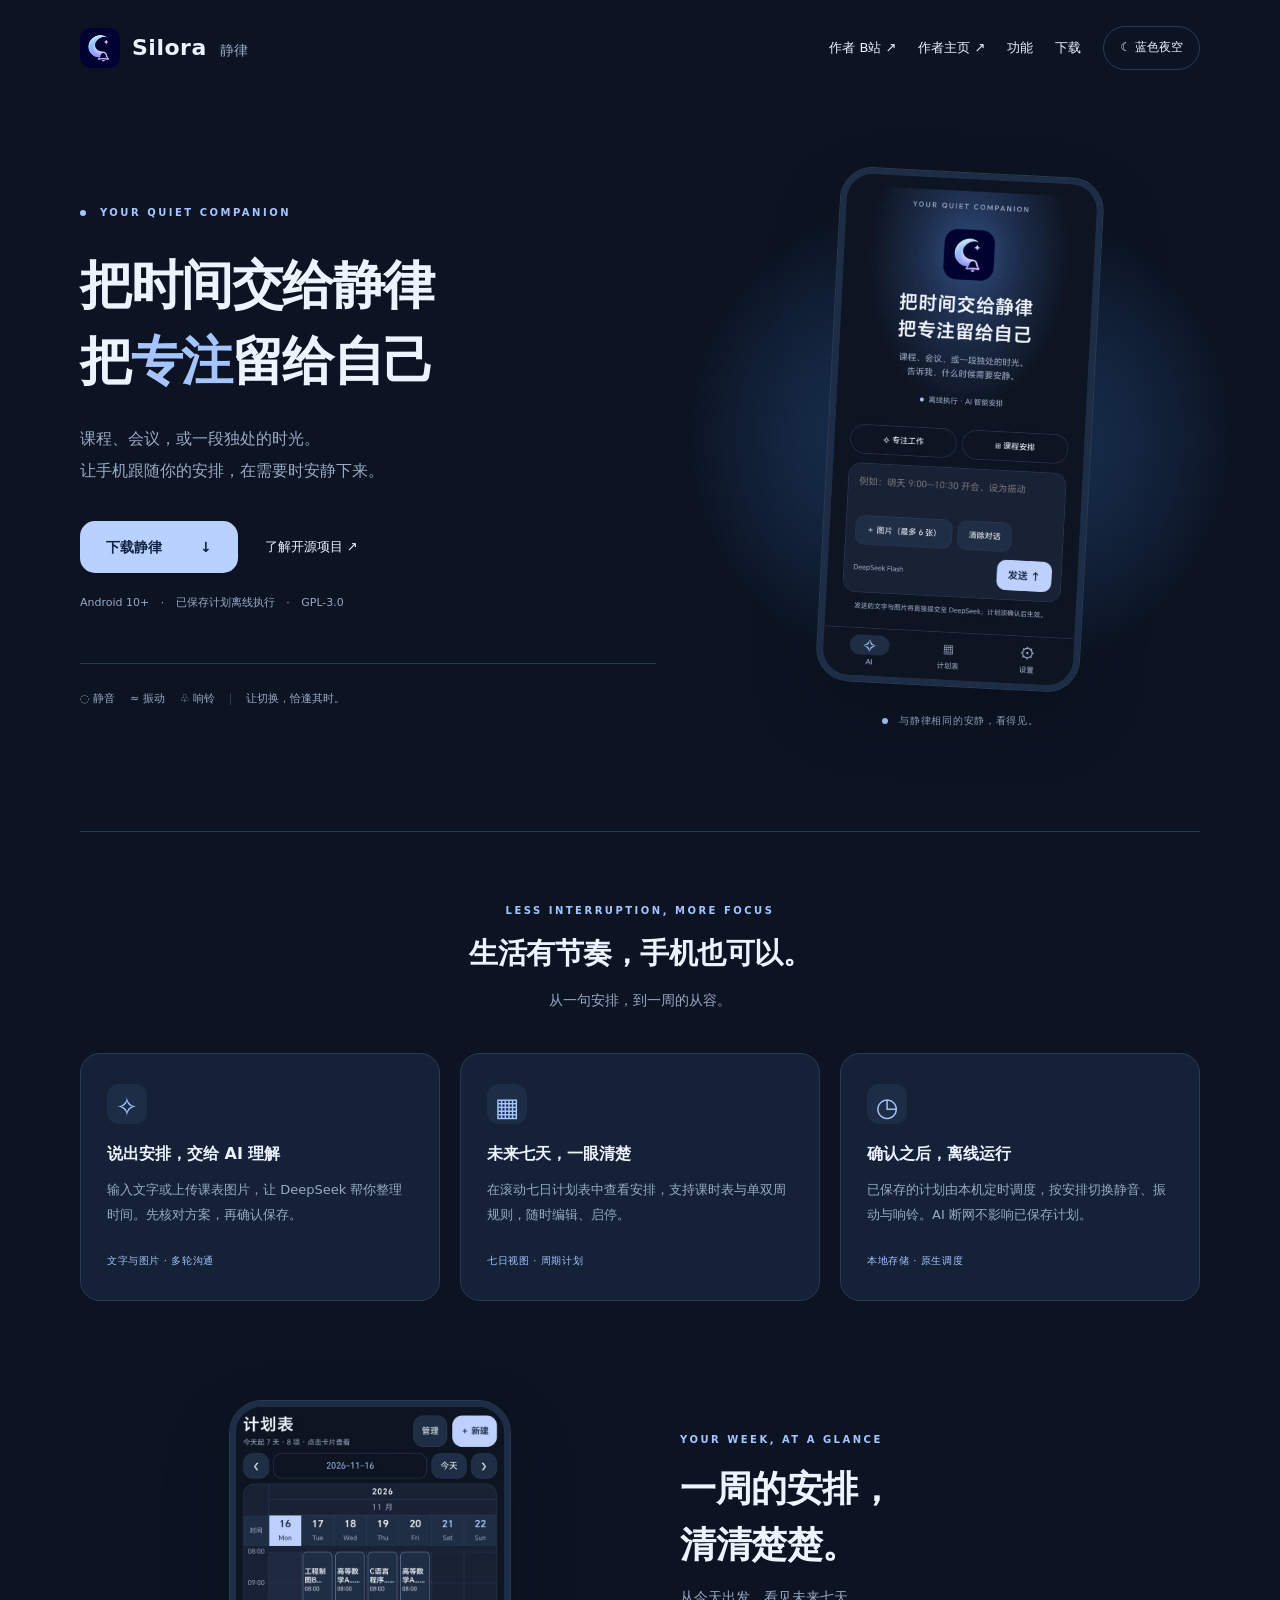
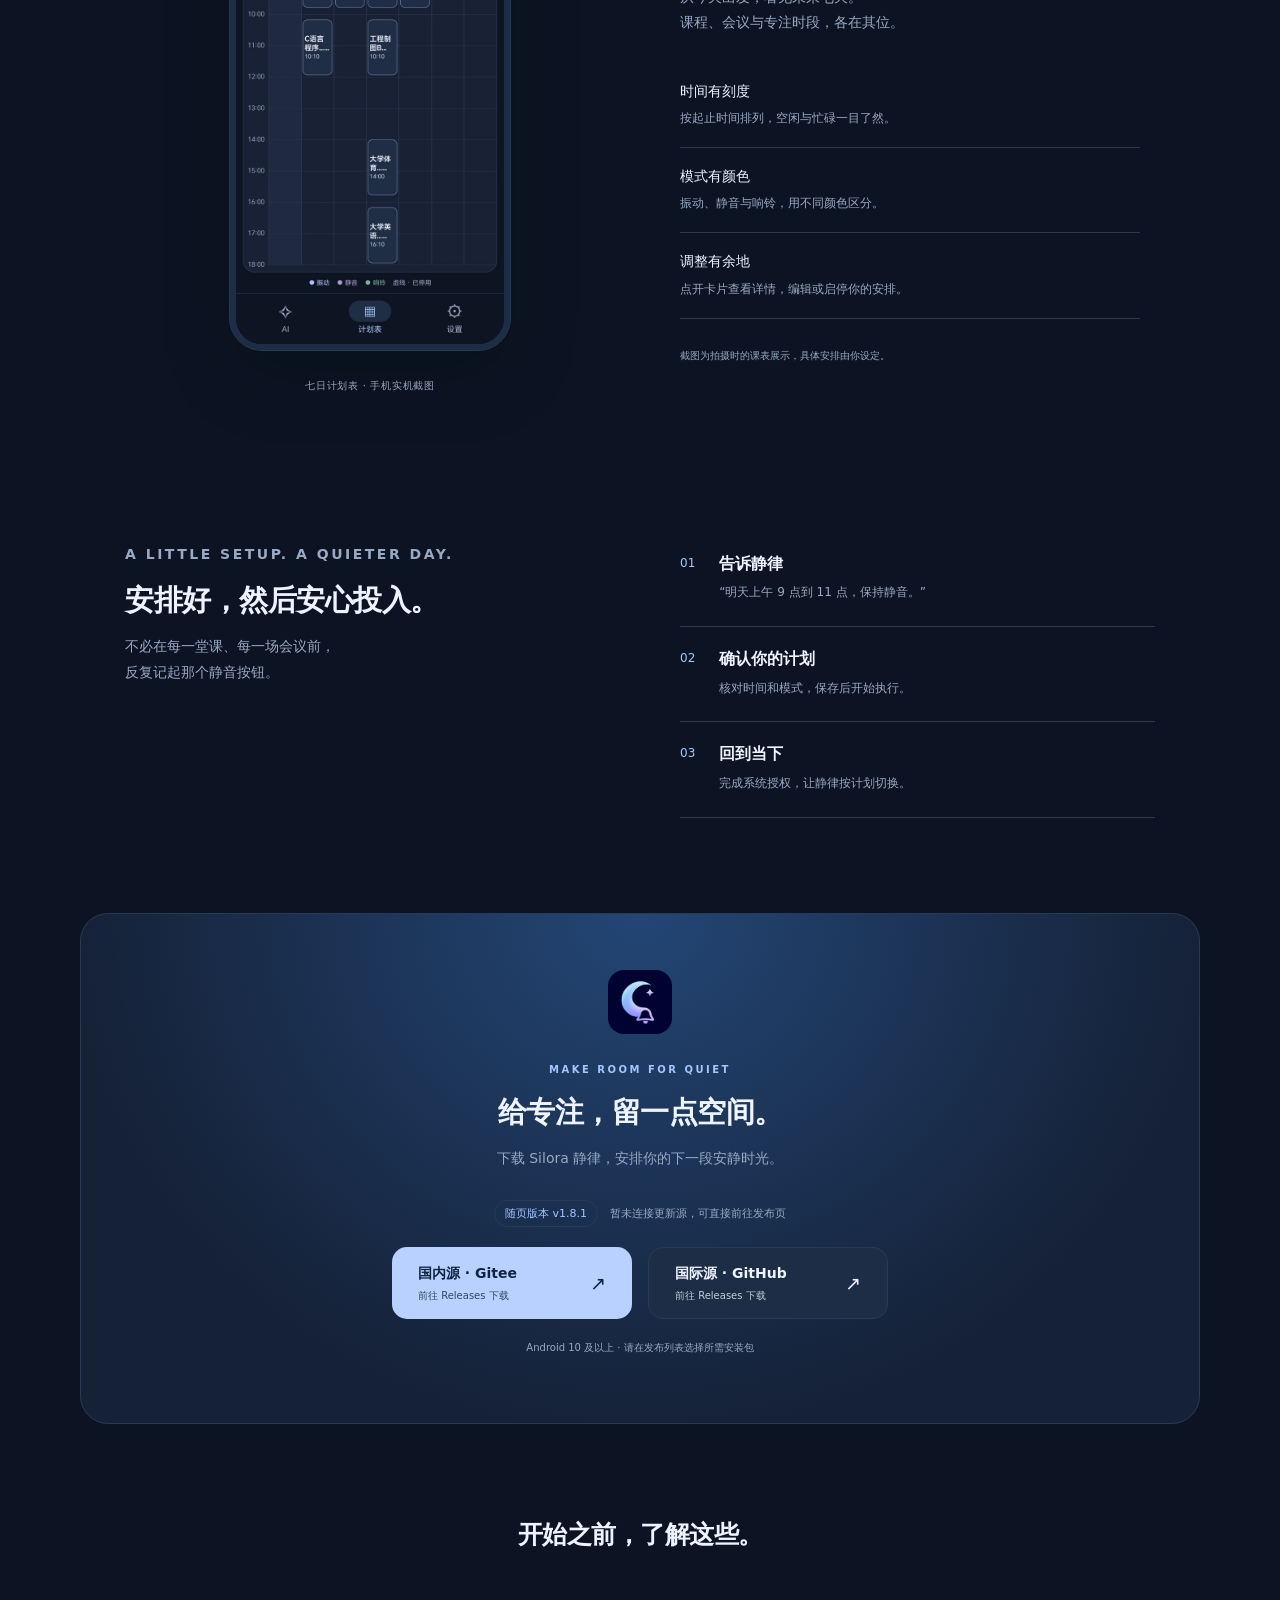
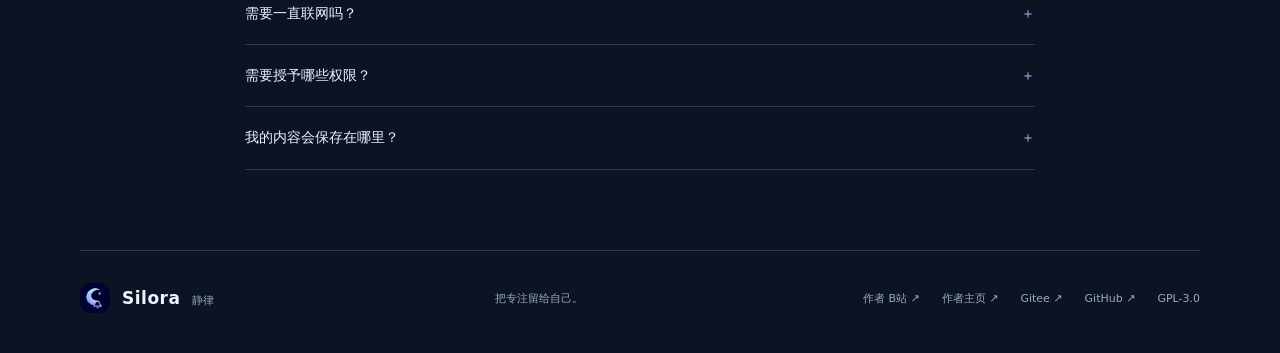
==== website/index.html @ 425890d1 "Add local Silora release website with dual-source updates" ====
<!doctype html>
<html lang="zh-CN" data-theme="dark"><head><meta charset="utf-8"><meta name="viewport" content="width=device-width,initial-scale=1"><meta name="description" content="Silora 静律，让手机在正确的时间进入正确的情景模式。AI 理解课程与安排，已保存计划离线执行。"><meta name="color-scheme" content="dark light"><title>Silora 静律 · 把专注留给自己</title><link rel="icon" href="assets/logo.png"><link rel="stylesheet" href="style.css"><script src="site.js" defer></script></head>
<body><a class="skip" href="#main">跳到正文</a><header class="wrap"><a class="brand" href="#" aria-label="Silora 静律首页"><img src="assets/logo.png" width="40" height="40" alt=""><span>Silora <small>静律</small></span></a><nav aria-label="主导航"><a class="author-link" href="https://space.bilibili.com/668497683">作者 B站 ↗</a><a class="author-link" href="https://readme.ycts.top">作者主页 ↗</a><a href="#features">功能</a><a href="#download">下载</a><button id="theme-toggle" aria-label="切换至绿色自然主题" aria-pressed="false">☾ <span>蓝色夜空</span></button></nav></header>
<main id="main"><section class="hero wrap"><div class="hero-copy"><p class="eyebrow"><span class="dot"></span> YOUR QUIET COMPANION</p><h1>把时间交给静律<br>把<span>专注</span>留给自己</h1><p class="lead">课程、会议，或一段独处的时光。<br>让手机跟随你的安排，在需要时安静下来。</p><div class="actions"><a class="button primary" href="#download">下载静律 <span aria-hidden="true">↓</span></a><a class="text-link" href="https://github.com/YCTS-otree/Silora">了解开源项目 ↗</a></div><p class="hero-note">Android 10+ <span>·</span> 已保存计划离线执行 <span>·</span> GPL-3.0</p><div class="modes" aria-label="支持的情景模式"><span>◌ 静音</span><span>≈ 振动</span><span>♧ 响铃</span><i></i><span>让切换，恰逢其时。</span></div></div><figure class="showcase"><div class="halo" aria-hidden="true"></div><div class="phone"><img id="app-screen" src="assets/app-dark.webp" width="660" height="1322" alt="静律蓝色夜空主题：AI 安排首页实机截图" fetchpriority="high"></div><figcaption><span class="dot"></span> 与静律相同的安静，看得见。</figcaption></figure></section>
<section class="features wrap" id="features"><div class="section-heading"><p class="eyebrow">LESS INTERRUPTION, MORE FOCUS</p><h2>生活有节奏，手机也可以。</h2><p>从一句安排，到一周的从容。</p></div><div class="feature-grid"><article><span class="feature-icon">✧</span><h3>说出安排，交给 AI 理解</h3><p>输入文字或上传课表图片，让 DeepSeek 帮你整理时间。先核对方案，再确认保存。</p><span class="detail">文字与图片 · 多轮沟通</span></article><article><span class="feature-icon">▦</span><h3>未来七天，一眼清楚</h3><p>在滚动七日计划表中查看安排，支持课时表与单双周规则，随时编辑、启停。</p><span class="detail">七日视图 · 周期计划</span></article><article><span class="feature-icon">◷</span><h3>确认之后，离线运行</h3><p>已保存的计划由本机定时调度，按安排切换静音、振动与响铃。AI 断网不影响已保存计划。</p><span class="detail">本地存储 · 原生调度</span></article></div></section>
<section class="schedule wrap" aria-labelledby="schedule-title"><figure><div class="phone"><img id="plans-screen" src="assets/plans-dark.webp" width="660" height="1322" alt="静律七日计划表实机截图，按日期和时间展示课程安排" loading="lazy"></div><figcaption>七日计划表 · 手机实机截图</figcaption></figure><div class="schedule-copy"><p class="eyebrow">YOUR WEEK, AT A GLANCE</p><h2 id="schedule-title">一周的安排，<br>清清楚楚。</h2><p>从今天出发，看见未来七天。<br>课程、会议与专注时段，各在其位。</p><ul><li><strong>时间有刻度</strong><span>按起止时间排列，空闲与忙碌一目了然。</span></li><li><strong>模式有颜色</strong><span>振动、静音与响铃，用不同颜色区分。</span></li><li><strong>调整有余地</strong><span>点开卡片查看详情，编辑或启停你的安排。</span></li></ul><p class="schedule-note">截图为拍摄时的课表展示，具体安排由你设定。</p></div></section>
<section class="workflow wrap"><div><p class="eyebrow">A LITTLE SETUP. A QUIETER DAY.</p><h2>安排好，然后安心投入。</h2><p>不必在每一堂课、每一场会议前，<br>反复记起那个静音按钮。</p></div><ol><li><span>01</span><div><h3>告诉静律</h3><p>“明天上午 9 点到 11 点，保持静音。”</p></div></li><li><span>02</span><div><h3>确认你的计划</h3><p>核对时间和模式，保存后开始执行。</p></div></li><li><span>03</span><div><h3>回到当下</h3><p>完成系统授权，让静律按计划切换。</p></div></li></ol></section>
<section class="download wrap" id="download"><div class="download-intro"><img src="assets/logo.png" width="64" height="64" alt="静律月铃 Logo"><p class="eyebrow">MAKE ROOM FOR QUIET</p><h2>给专注，留一点空间。</h2><p>下载 Silora 静律，安排你的下一段安静时光。</p></div><div class="release-info" aria-live="polite"><strong id="release-version">随页版本 v1.8.1</strong><span id="release-status">正在检查最新版本…</span></div><div class="download-links"><a class="button primary" href="https://gitee.com/otreee/Silora/releases"><span>国内源 · Gitee<small>前往 Releases 下载</small></span><b aria-hidden="true">↗</b></a><a class="button secondary" href="https://github.com/YCTS-otree/Silora/releases"><span>国际源 · GitHub<small>前往 Releases 下载</small></span><b aria-hidden="true">↗</b></a></div><p class="download-note">Android 10 及以上 · 请在发布列表选择所需安装包</p><details id="release-details" hidden><summary>本次更新</summary><ul id="release-notes"></ul></details></section>
<section class="faq wrap"><h2>开始之前，了解这些。</h2><details><summary>需要一直联网吗？<span>＋</span></summary><p>已保存的计划在本机离线执行。AI 理解文字和图片需要联网，并配置自己的 DeepSeek API Key；你也可以手动管理计划。</p></details><details><summary>需要授予哪些权限？<span>＋</span></summary><p>按应用指引授予精确闹钟和通知策略访问等权限，并在手机系统中允许后台活动。厂商后台限制和系统休眠可能影响执行；强行停止应用后，需要重新打开。</p></details><details><summary>我的内容会保存在哪里？<span>＋</span></summary><p>计划与设置保存在本机。使用 AI 时，你提交的文字与图片直接发送给 DeepSeek；静律没有自建服务器。API Key 通过 Android Keystore 加密保存。</p></details></section></main>
<footer class="wrap"><a class="brand" href="#"><img src="assets/logo.png" width="30" height="30" alt=""><span>Silora <small>静律</small></span></a><p>把专注留给自己。</p><div><a href="https://space.bilibili.com/668497683">作者 B站 ↗</a><a href="https://readme.ycts.top">作者主页 ↗</a><a href="https://gitee.com/otreee/Silora">Gitee ↗</a><a href="https://github.com/YCTS-otree/Silora">GitHub ↗</a><a href="https://github.com/YCTS-otree/Silora/blob/main/LICENSE">GPL-3.0</a></div></footer></body></html>
---- website/style.css ----
:root{color-scheme:dark;--bg:#0c1423;--surface:#152137;--surface2:#1d2d46;--text:#edf3ff;--muted:#98a9c3;--accent:#a4c5ff;--strong:#b8d1ff;--ink:#102443;--border:#2a3a54;--glow:#234675}
:root[data-theme=light]{color-scheme:light;--bg:#f4f7ef;--surface:#fffef9;--surface2:#e7eedf;--text:#223b2d;--muted:#687e6b;--accent:#477651;--strong:#346341;--ink:#fff;--border:#d6e0cf;--glow:#d1e4c6}
*{box-sizing:border-box}html{scroll-behavior:smooth;scroll-padding-top:30px}body{margin:0;background:var(--bg);color:var(--text);font:15px/1.8 system-ui,-apple-system,'Segoe UI','Microsoft YaHei',sans-serif}a{color:inherit;text-decoration:none}button{font:inherit;cursor:pointer}a,button,summary{-webkit-tap-highlight-color:transparent}a:focus-visible,button:focus-visible,summary:focus-visible{outline:2px solid var(--accent);outline-offset:6px}button,a{touch-action:manipulation}.wrap{width:min(1120px,calc(100% - 64px));margin-inline:auto}.skip{position:absolute;top:-100px;left:20px;padding:12px;background:var(--surface);z-index:5}.skip:focus{top:10px}header{display:flex;align-items:center;justify-content:space-between;padding:26px 0}.brand{display:flex;gap:12px;align-items:center;font-size:22px;font-weight:650;letter-spacing:.5px}.brand img{border-radius:11px}.brand small{font-size:14px;color:var(--muted);font-weight:400;margin-left:5px}nav{display:flex;align-items:center;gap:30px;font-size:13px}nav a:hover,.text-link:hover,footer a:hover{color:var(--accent)}#theme-toggle{border:1px solid var(--border);border-radius:24px;background:transparent;color:var(--text);padding:8px 16px;font-size:12px;min-height:44px}.hero{display:grid;grid-template-columns:1.2fr 1fr;align-items:center;gap:64px;padding:54px 0 78px;min-height:735px}.eyebrow{font-size:10px;font-weight:650;letter-spacing:2.5px;color:var(--accent)}.dot{display:inline-block;width:6px;height:6px;border-radius:50%;background:var(--accent);margin-right:8px;vertical-align:middle}.hero h1{font-size:clamp(34px,4.1vw,52px);letter-spacing:-1.5px;line-height:1.45;font-weight:600;margin:26px 0 24px}.hero h1 span{color:var(--accent)}.lead{font-size:16px;line-height:2;color:var(--muted)}.actions{display:flex;align-items:center;gap:27px;margin-top:34px}.button{display:inline-flex;align-items:center;justify-content:center;gap:38px;min-height:52px;padding:13px 26px;border-radius:15px;font-size:14px;font-weight:600;transition:transform .2s,filter .2s}.button:hover{transform:translateY(-2px);filter:brightness(1.08)}.primary{background:var(--strong);color:var(--ink)}.secondary{border:1px solid var(--border);background:var(--surface2)}.text-link{font-size:13px}.hero-note{font-size:11px;color:var(--muted);margin-top:20px}.hero-note span{margin:0 8px}.modes{display:flex;align-items:center;flex-wrap:wrap;gap:15px;border-top:1px solid var(--border);padding-top:25px;margin-top:50px;color:var(--muted);font-size:11px}.modes i{height:12px;width:1px;background:var(--border)}.showcase{margin:0;position:relative;display:grid;justify-items:center}.halo{position:absolute;width:120%;height:95%;background:radial-gradient(ellipse,var(--glow),transparent 67%);z-index:-1}.phone{width:262px;border:6px solid var(--surface2);border-radius:32px;overflow:hidden;box-shadow:0 28px 70px #0003;outline:1px solid var(--border);line-height:0;transform:rotate(3deg)}.phone img{width:100%;height:auto}figcaption{color:var(--muted);font-size:10px;margin-top:27px;letter-spacing:.7px}.section-heading{text-align:center;margin-bottom:40px}h2{font-size:29px;line-height:1.5;font-weight:600;letter-spacing:-.5px;margin:12px 0}h3{font-size:16px;font-weight:600;margin:16px 0 8px}p{margin:10px 0}.section-heading>p:last-child,.workflow p,.download-intro>p:last-child{color:var(--muted);font-size:14px}.features{padding:60px 0 80px;border-top:1px solid var(--border)}.feature-grid{display:grid;grid-template-columns:repeat(3,1fr);gap:20px}.feature-grid article{background:var(--surface);border:1px solid var(--border);border-radius:20px;padding:30px 26px}.feature-icon{display:grid;place-items:center;width:40px;height:40px;background:var(--surface2);color:var(--accent);border-radius:12px;font-size:26px}.feature-grid p{font-size:13px;color:var(--muted);line-height:1.9}.detail{display:block;font-size:10px;color:var(--accent);letter-spacing:.6px;margin-top:24px}.workflow{display:grid;grid-template-columns:1fr 1fr;gap:80px;padding:42px 45px 95px}.workflow ol{list-style:none;margin:0;padding:0}.workflow li{display:flex;gap:24px;padding:18px 0;border-bottom:1px solid var(--border)}.workflow li>span{color:var(--accent);font-size:12px;padding-top:3px}.workflow h3{margin:0}.workflow li p{font-size:12px;margin:4px 0}.download{background:radial-gradient(ellipse at 50% 0,var(--glow),transparent 72%),var(--surface);border:1px solid var(--border);border-radius:28px;padding:56px 30px;text-align:center}.download-intro img{border-radius:16px}.download-intro .eyebrow{margin-top:18px}.release-info{display:flex;justify-content:center;align-items:center;gap:12px;flex-wrap:wrap;margin:28px 0 20px;font-size:11px;color:var(--muted)}.release-info strong{color:var(--accent);padding:3px 10px;border:1px solid var(--border);border-radius:30px;font-weight:500}.download-links{display:flex;justify-content:center;gap:16px}.download-links .button{min-width:240px;text-align:left;justify-content:space-between}.button small{display:block;font-size:10px;font-weight:400;opacity:.8}.button b{font-size:19px;font-weight:400}.download-note{font-size:10px;color:var(--muted);margin-top:20px}#release-details{max-width:540px;margin:25px auto 0;text-align:left;font-size:13px}#release-notes{color:var(--muted);padding-left:22px}.faq{max-width:790px;padding:80px 0}.faq h2{text-align:center;font-size:25px;margin-bottom:30px}.faq details{border-bottom:1px solid var(--border);padding:18px 0}summary{cursor:pointer;list-style:none;font-size:14px}summary::-webkit-details-marker{display:none}.faq summary{display:flex;justify-content:space-between;gap:20px}.faq summary span{color:var(--accent)}.faq details[open] summary span{transform:rotate(45deg)}.faq details p{color:var(--muted);font-size:13px;padding:6px 30px 0 0}footer{border-top:1px solid var(--border);display:flex;align-items:center;justify-content:space-between;gap:20px;padding:28px 0 35px}footer .brand{font-size:17px}footer .brand small{font-size:11px}footer p,footer div{font-size:11px;color:var(--muted)}footer div{display:flex;gap:24px}
@media(min-width:1400px){.hero{gap:100px}.phone{width:280px}}@media(max-width:800px){.hero{gap:30px;min-height:640px}.hero h1{font-size:36px}.phone{width:225px}.actions{gap:18px;flex-wrap:wrap}.modes{margin-top:30px}.feature-grid{gap:12px}.feature-grid article{padding:22px 18px}.workflow{gap:35px;padding:25px 0 65px}footer p{display:none}}@media(max-width:600px){.wrap{width:calc(100% - 40px)}header{padding:18px 0}.brand{font-size:19px;gap:8px}.brand small{font-size:11px}nav{gap:16px}nav>a:first-child{display:none}#theme-toggle{padding:8px 12px}#theme-toggle span{display:none}.hero{grid-template-columns:1fr;gap:45px;padding:42px 0 52px;text-align:center}.hero h1{font-size:clamp(30px,8vw,42px);letter-spacing:-1px;margin:20px 0}.lead{font-size:14px}.actions,.modes{justify-content:center}.hero-note{font-size:10px}.hero-note span{margin:0 4px}.modes{gap:11px;padding-top:20px}.phone{width:238px;transform:rotate(0)}.halo{width:100%}.showcase figcaption{margin-top:20px}.features{padding:45px 0}.section-heading{margin-bottom:25px}h2{font-size:24px}.eyebrow{font-size:9px;letter-spacing:1.5px}.feature-grid{grid-template-columns:1fr;gap:14px}.feature-grid article{padding:23px}.feature-grid h3{margin-top:13px}.detail{margin-top:14px}.workflow{grid-template-columns:1fr;gap:15px;padding:20px 0 45px}.workflow>div{text-align:center}.download{padding:38px 20px;border-radius:22px}.download-links{flex-direction:column;gap:12px}.download-links .button{min-width:0;width:100%}.download h2{font-size:23px}.release-info{gap:7px;flex-direction:column}.faq{padding:50px 0}footer{flex-wrap:wrap;justify-content:center;padding-bottom:25px}footer div{gap:22px}}@media(prefers-reduced-motion:reduce){html{scroll-behavior:auto}.button{transition:none}}
.schedule{display:grid;grid-template-columns:1fr 1fr;gap:80px;align-items:center;padding:20px 60px 95px}.schedule figure{margin:0;display:grid;justify-items:center}.schedule .phone{width:280px;transform:none}.schedule-copy h2{font-size:36px;line-height:1.55}.schedule-copy>p{color:var(--muted);font-size:14px}.schedule-copy .eyebrow{color:var(--accent);font-size:10px}.schedule-copy ul{list-style:none;padding:0;margin:28px 0}.schedule-copy li{padding:16px 0;border-bottom:1px solid var(--border)}.schedule-copy li strong{display:block;font-size:14px;font-weight:500}.schedule-copy li span{font-size:12px;color:var(--muted)}.schedule-copy .schedule-note{font-size:10px}@media(max-width:800px){.schedule{gap:35px;padding:10px 0 60px}.schedule .phone{width:245px}.schedule-copy h2{font-size:29px}}@media(max-width:600px){.schedule{grid-template-columns:1fr;gap:30px;padding:5px 0 55px}.schedule-copy{grid-row:1}.schedule-copy h2 br{display:none}.schedule-copy h2{font-size:25px}.schedule-copy>p,.schedule-copy h2{text-align:center}.schedule-copy ul{margin:18px 0}.schedule .phone{width:min(280px,100%)}}
nav{gap:22px}footer div{flex-wrap:wrap;justify-content:center;gap:12px 22px}@media(max-width:800px){header{flex-wrap:wrap;gap:14px}nav{gap:16px;font-size:12px}footer{flex-wrap:wrap}}@media(max-width:600px){header{justify-content:center}header .brand{margin-right:auto}nav{width:100%;justify-content:flex-end;gap:18px}nav .author-link:first-child{display:inline}nav>a[href="#features"]{display:none}footer div{width:100%;gap:10px 18px}}
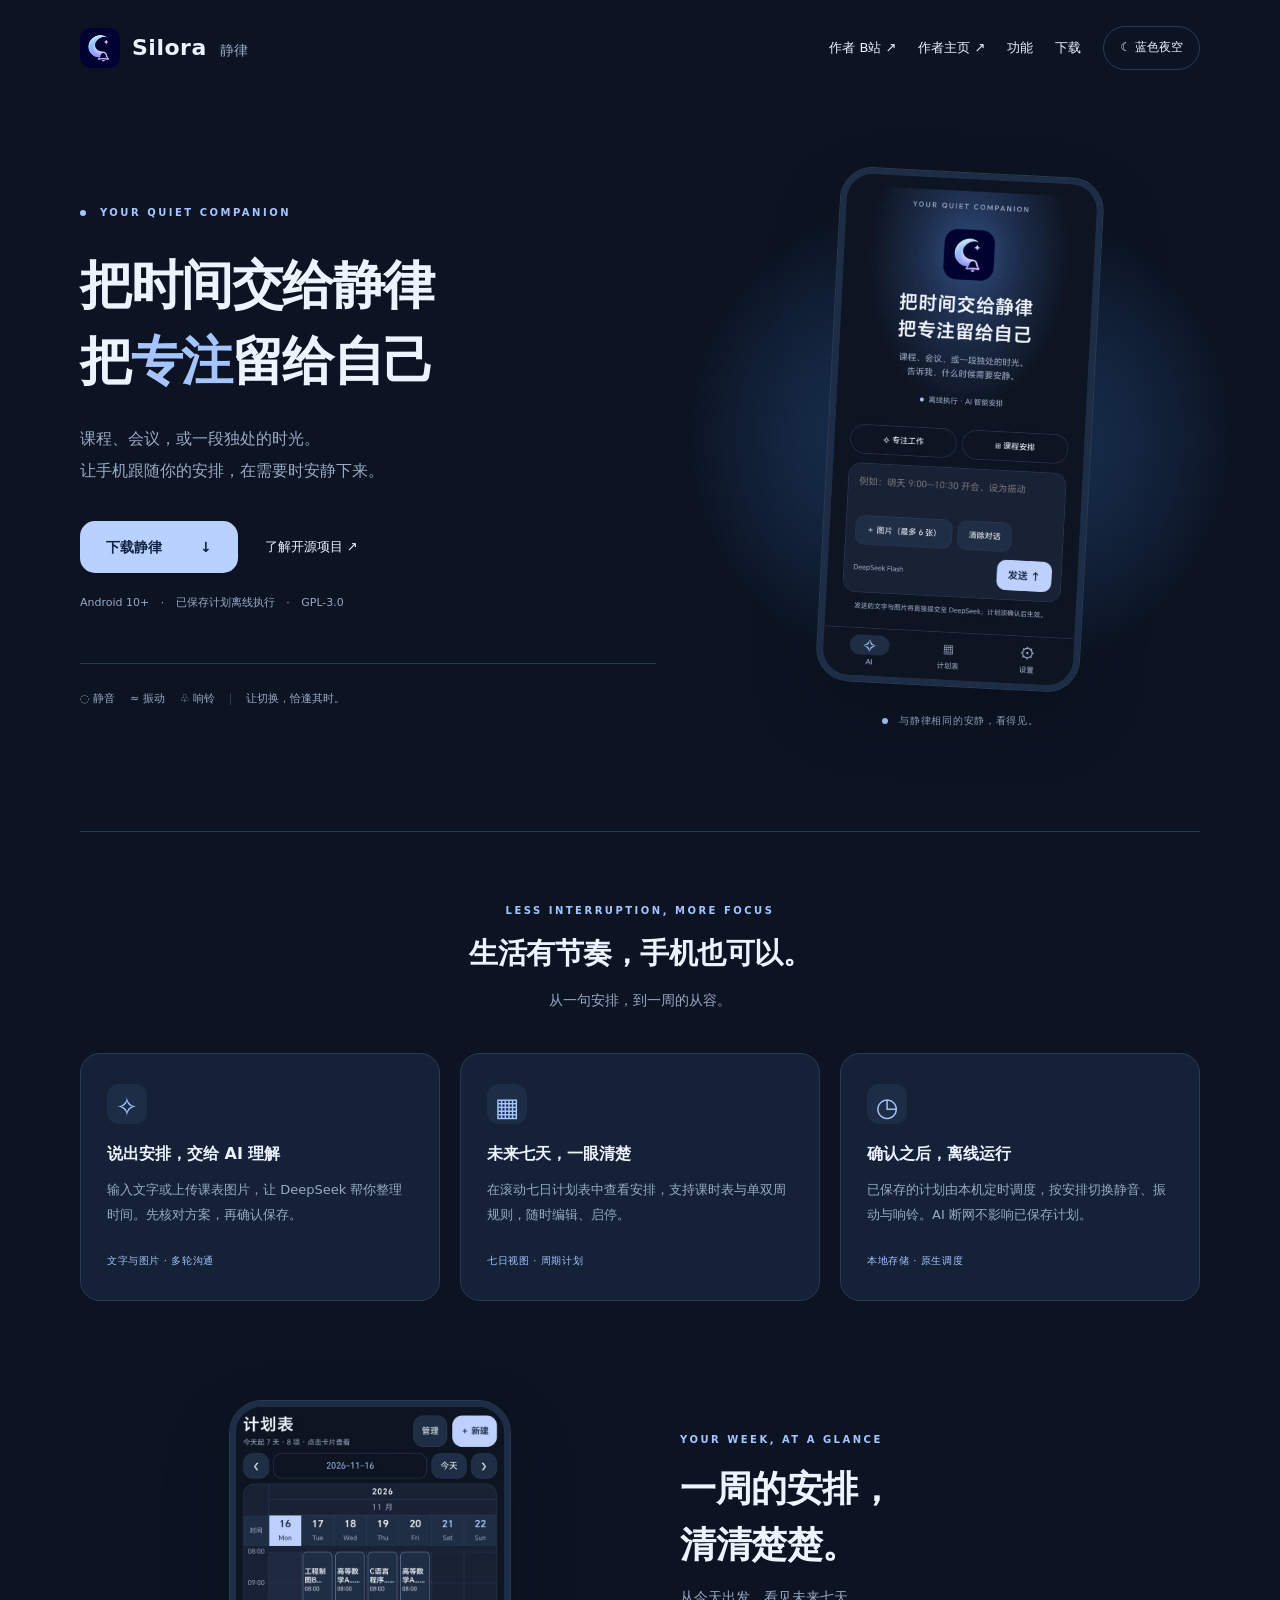
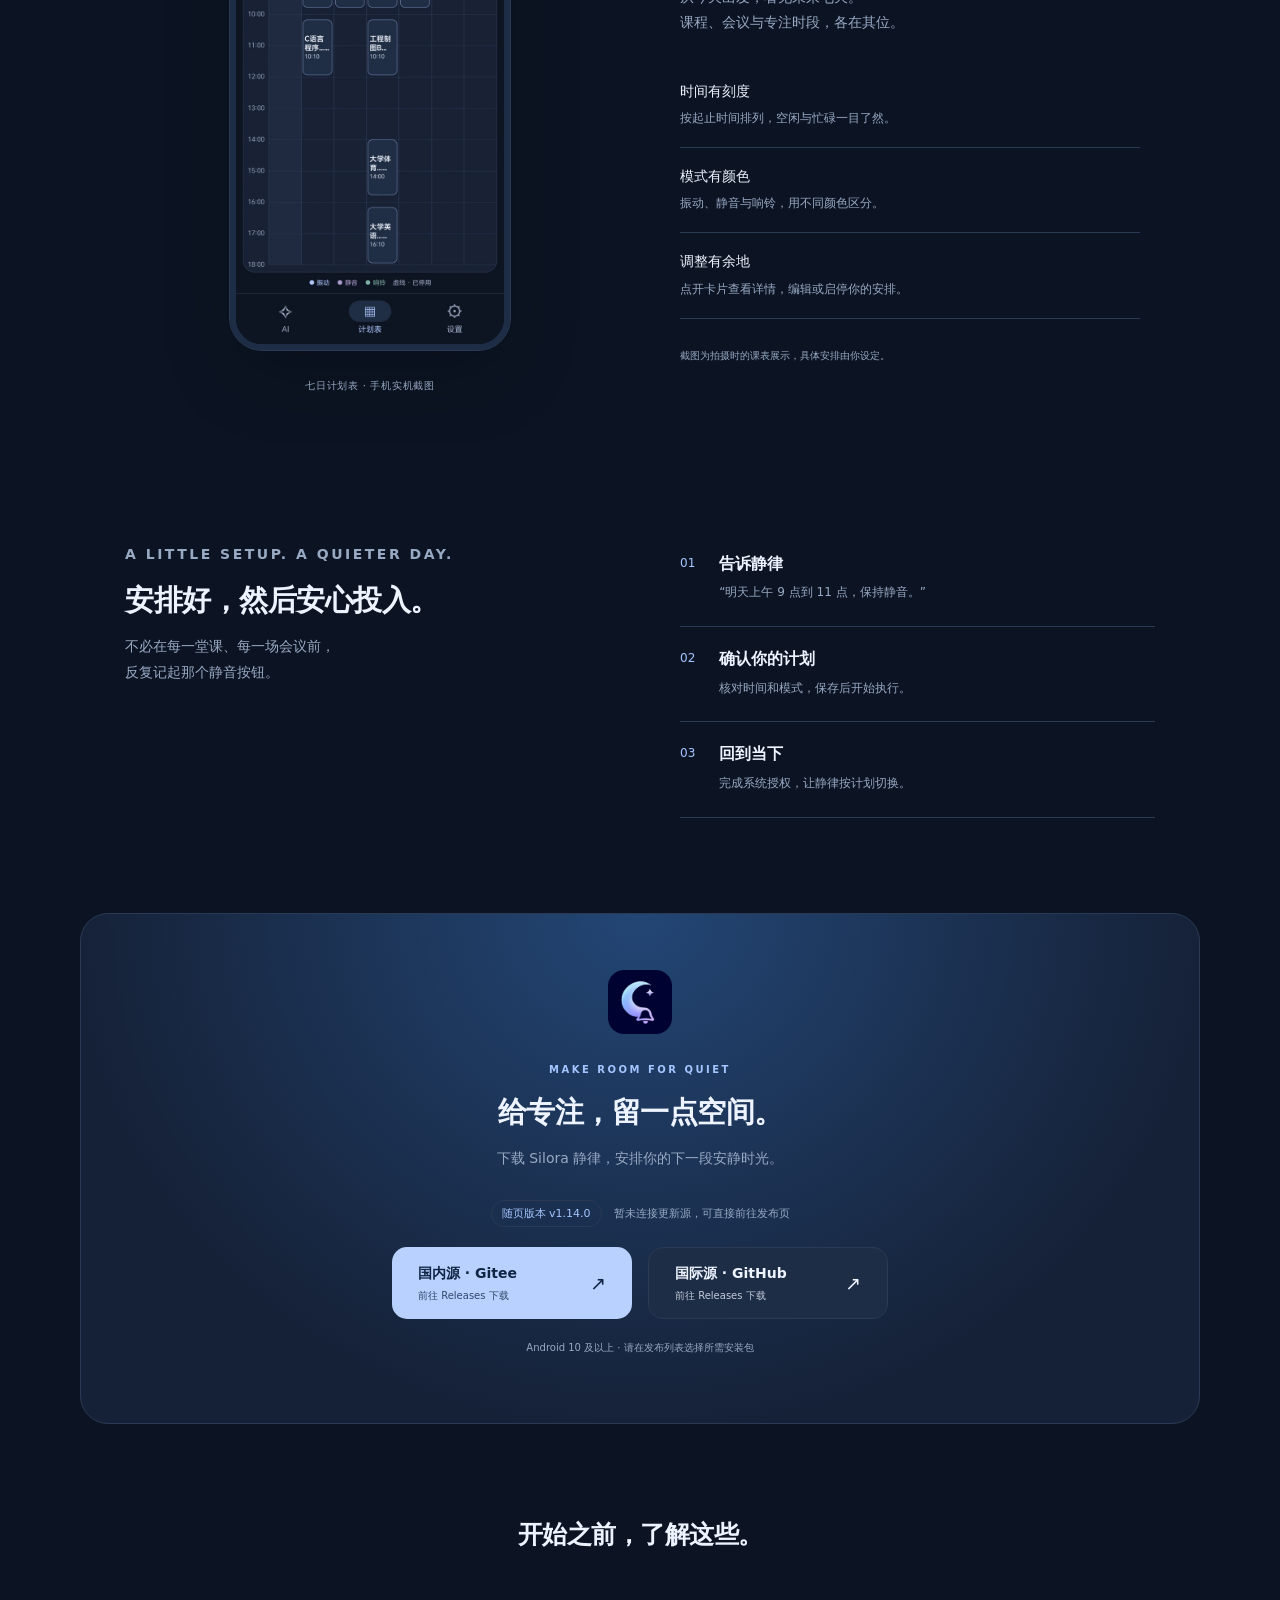
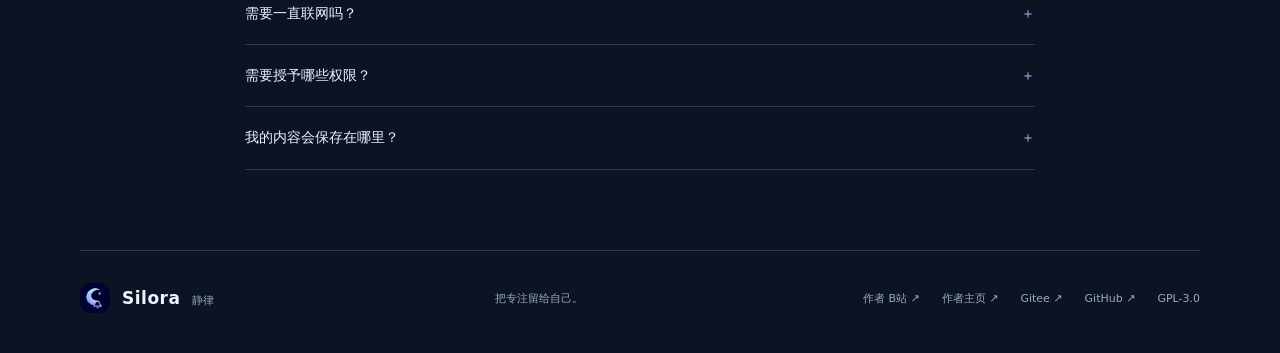
==== commit bb219996: "Release Silora 1.14.0 with production signing and upgrade notes" ====
--- a/website/index.html
+++ b/website/index.html
@@ -5,6 +5,6 @@
 <section class="features wrap" id="features"><div class="section-heading"><p class="eyebrow">LESS INTERRUPTION, MORE FOCUS</p><h2>生活有节奏，手机也可以。</h2><p>从一句安排，到一周的从容。</p></div><div class="feature-grid"><article><span class="feature-icon">✧</span><h3>说出安排，交给 AI 理解</h3><p>输入文字或上传课表图片，让 DeepSeek 帮你整理时间。先核对方案，再确认保存。</p><span class="detail">文字与图片 · 多轮沟通</span></article><article><span class="feature-icon">▦</span><h3>未来七天，一眼清楚</h3><p>在滚动七日计划表中查看安排，支持课时表与单双周规则，随时编辑、启停。</p><span class="detail">七日视图 · 周期计划</span></article><article><span class="feature-icon">◷</span><h3>确认之后，离线运行</h3><p>已保存的计划由本机定时调度，按安排切换静音、振动与响铃。AI 断网不影响已保存计划。</p><span class="detail">本地存储 · 原生调度</span></article></div></section>
 <section class="schedule wrap" aria-labelledby="schedule-title"><figure><div class="phone"><img id="plans-screen" src="assets/plans-dark.webp" width="660" height="1322" alt="静律七日计划表实机截图，按日期和时间展示课程安排" loading="lazy"></div><figcaption>七日计划表 · 手机实机截图</figcaption></figure><div class="schedule-copy"><p class="eyebrow">YOUR WEEK, AT A GLANCE</p><h2 id="schedule-title">一周的安排，<br>清清楚楚。</h2><p>从今天出发，看见未来七天。<br>课程、会议与专注时段，各在其位。</p><ul><li><strong>时间有刻度</strong><span>按起止时间排列，空闲与忙碌一目了然。</span></li><li><strong>模式有颜色</strong><span>振动、静音与响铃，用不同颜色区分。</span></li><li><strong>调整有余地</strong><span>点开卡片查看详情，编辑或启停你的安排。</span></li></ul><p class="schedule-note">截图为拍摄时的课表展示，具体安排由你设定。</p></div></section>
 <section class="workflow wrap"><div><p class="eyebrow">A LITTLE SETUP. A QUIETER DAY.</p><h2>安排好，然后安心投入。</h2><p>不必在每一堂课、每一场会议前，<br>反复记起那个静音按钮。</p></div><ol><li><span>01</span><div><h3>告诉静律</h3><p>“明天上午 9 点到 11 点，保持静音。”</p></div></li><li><span>02</span><div><h3>确认你的计划</h3><p>核对时间和模式，保存后开始执行。</p></div></li><li><span>03</span><div><h3>回到当下</h3><p>完成系统授权，让静律按计划切换。</p></div></li></ol></section>
-<section class="download wrap" id="download"><div class="download-intro"><img src="assets/logo.png" width="64" height="64" alt="静律月铃 Logo"><p class="eyebrow">MAKE ROOM FOR QUIET</p><h2>给专注，留一点空间。</h2><p>下载 Silora 静律，安排你的下一段安静时光。</p></div><div class="release-info" aria-live="polite"><strong id="release-version">随页版本 v1.8.1</strong><span id="release-status">正在检查最新版本…</span></div><div class="download-links"><a class="button primary" href="https://gitee.com/otreee/Silora/releases"><span>国内源 · Gitee<small>前往 Releases 下载</small></span><b aria-hidden="true">↗</b></a><a class="button secondary" href="https://github.com/YCTS-otree/Silora/releases"><span>国际源 · GitHub<small>前往 Releases 下载</small></span><b aria-hidden="true">↗</b></a></div><p class="download-note">Android 10 及以上 · 请在发布列表选择所需安装包</p><details id="release-details" hidden><summary>本次更新</summary><ul id="release-notes"></ul></details></section>
+<section class="download wrap" id="download"><div class="download-intro"><img src="assets/logo.png" width="64" height="64" alt="静律月铃 Logo"><p class="eyebrow">MAKE ROOM FOR QUIET</p><h2>给专注，留一点空间。</h2><p>下载 Silora 静律，安排你的下一段安静时光。</p></div><div class="release-info" aria-live="polite"><strong id="release-version">随页版本 v1.14.0</strong><span id="release-status">正在检查最新版本…</span></div><div class="download-links"><a class="button primary" href="https://gitee.com/otreee/Silora/releases"><span>国内源 · Gitee<small>前往 Releases 下载</small></span><b aria-hidden="true">↗</b></a><a class="button secondary" href="https://github.com/YCTS-otree/Silora/releases"><span>国际源 · GitHub<small>前往 Releases 下载</small></span><b aria-hidden="true">↗</b></a></div><p class="download-note">Android 10 及以上 · 请在发布列表选择所需安装包</p><details id="release-details" hidden><summary>本次更新</summary><ul id="release-notes"></ul></details></section>
 <section class="faq wrap"><h2>开始之前，了解这些。</h2><details><summary>需要一直联网吗？<span>＋</span></summary><p>已保存的计划在本机离线执行。AI 理解文字和图片需要联网，并配置自己的 DeepSeek API Key；你也可以手动管理计划。</p></details><details><summary>需要授予哪些权限？<span>＋</span></summary><p>按应用指引授予精确闹钟和通知策略访问等权限，并在手机系统中允许后台活动。厂商后台限制和系统休眠可能影响执行；强行停止应用后，需要重新打开。</p></details><details><summary>我的内容会保存在哪里？<span>＋</span></summary><p>计划与设置保存在本机。使用 AI 时，你提交的文字与图片直接发送给 DeepSeek；静律没有自建服务器。API Key 通过 Android Keystore 加密保存。</p></details></section></main>
 <footer class="wrap"><a class="brand" href="#"><img src="assets/logo.png" width="30" height="30" alt=""><span>Silora <small>静律</small></span></a><p>把专注留给自己。</p><div><a href="https://space.bilibili.com/668497683">作者 B站 ↗</a><a href="https://readme.ycts.top">作者主页 ↗</a><a href="https://gitee.com/otreee/Silora">Gitee ↗</a><a href="https://github.com/YCTS-otree/Silora">GitHub ↗</a><a href="https://github.com/YCTS-otree/Silora/blob/main/LICENSE">GPL-3.0</a></div></footer></body></html>
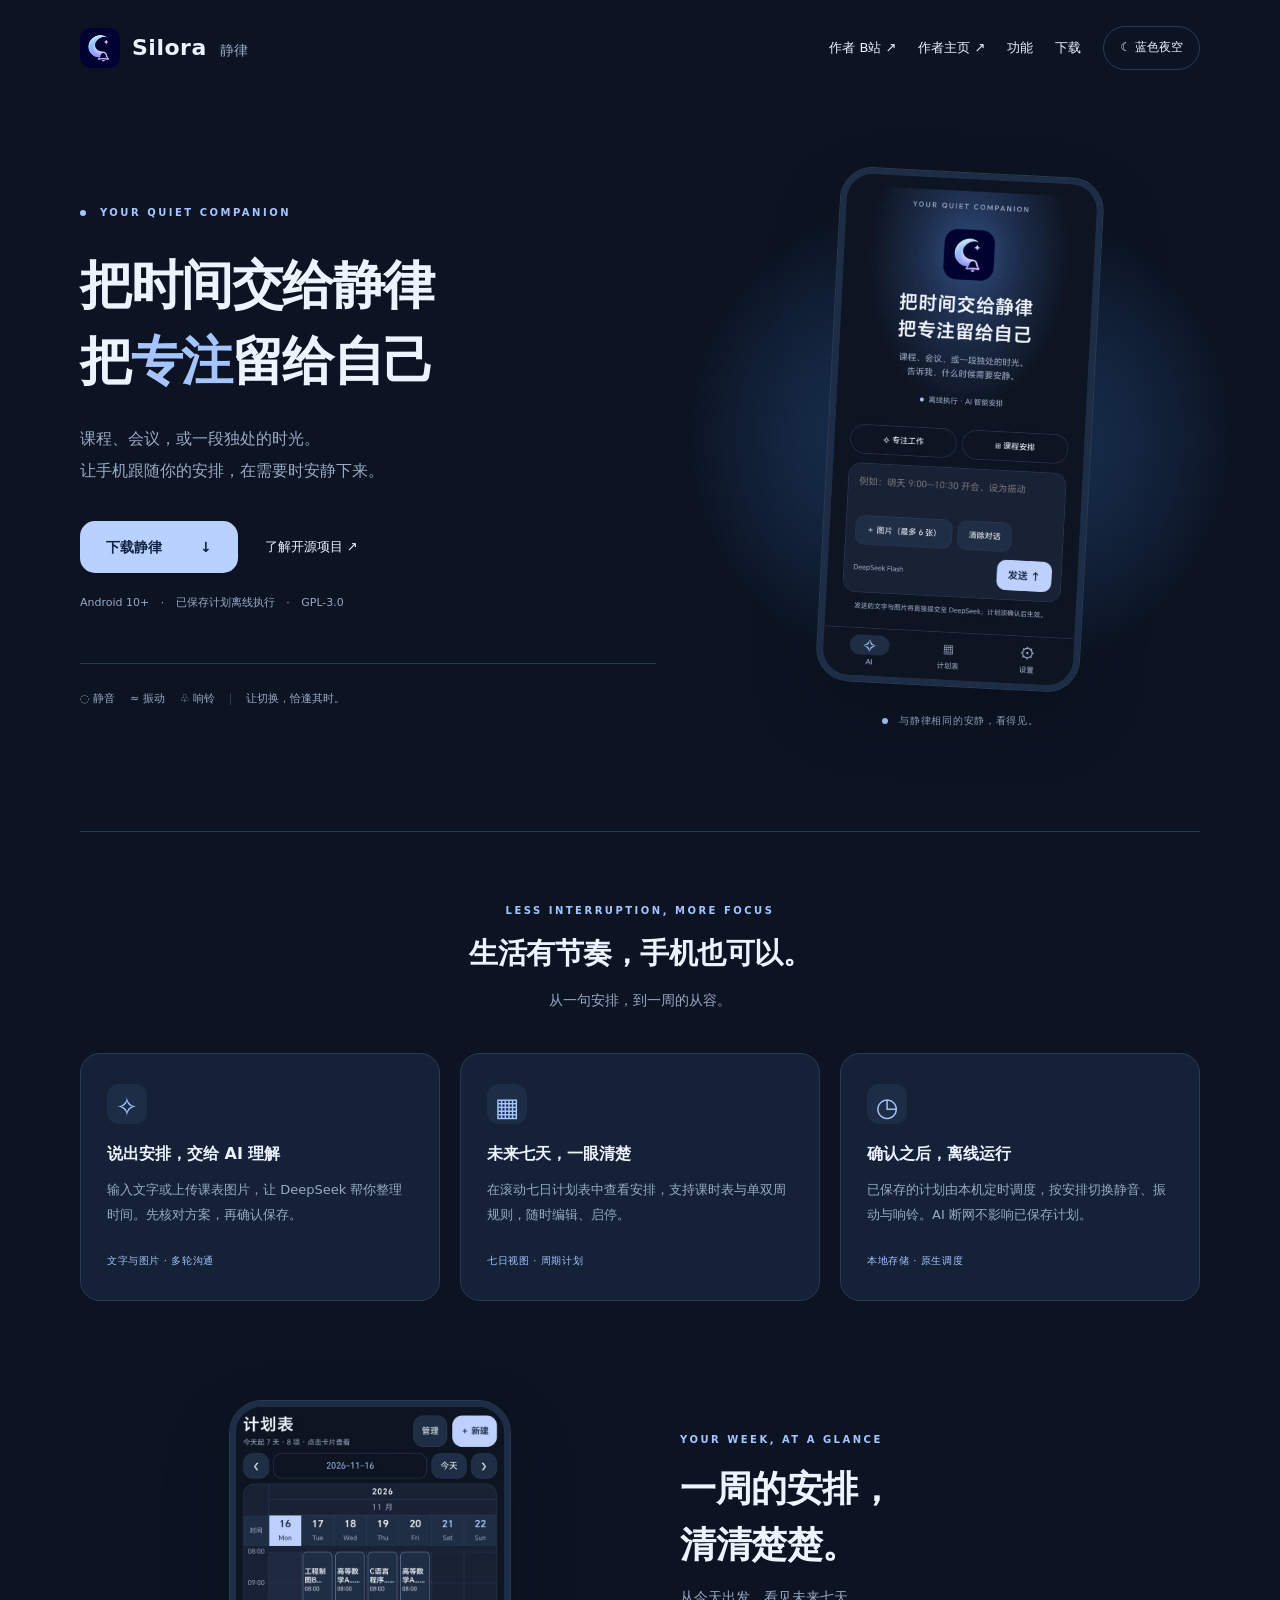
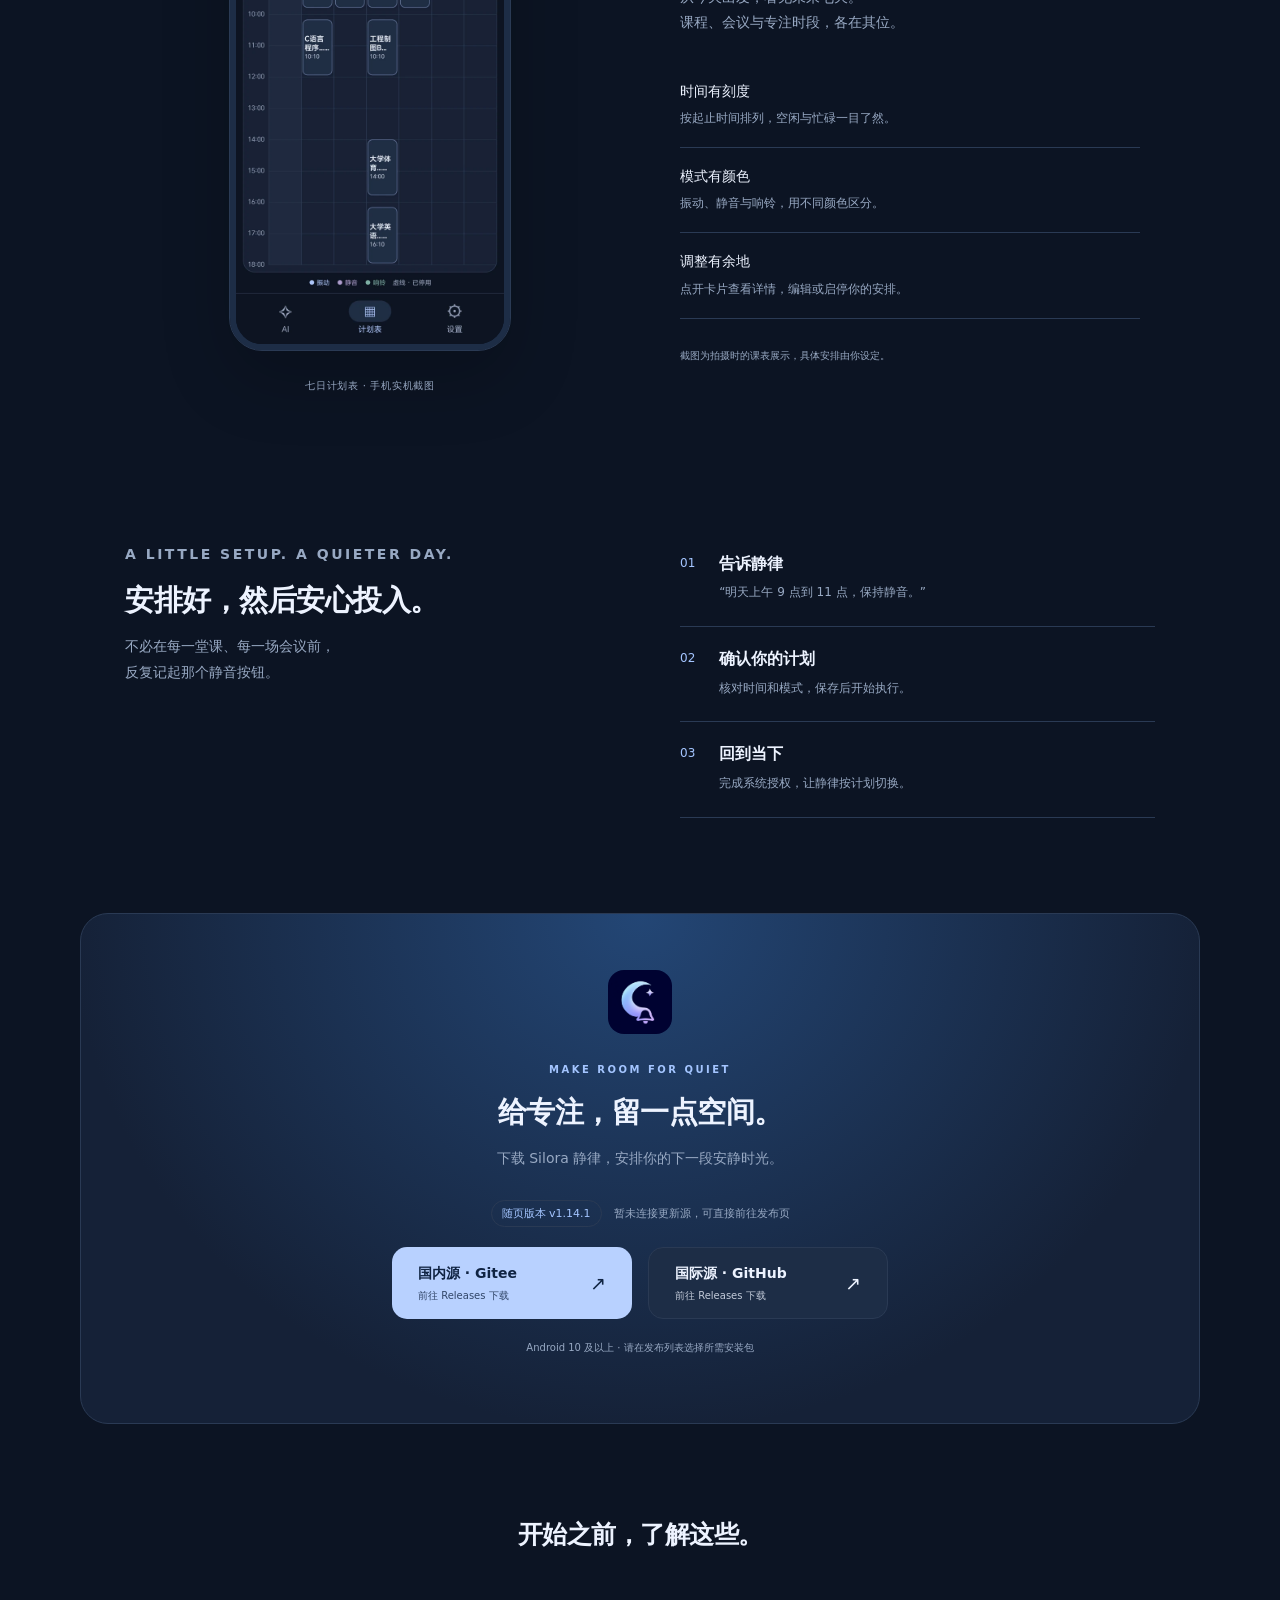
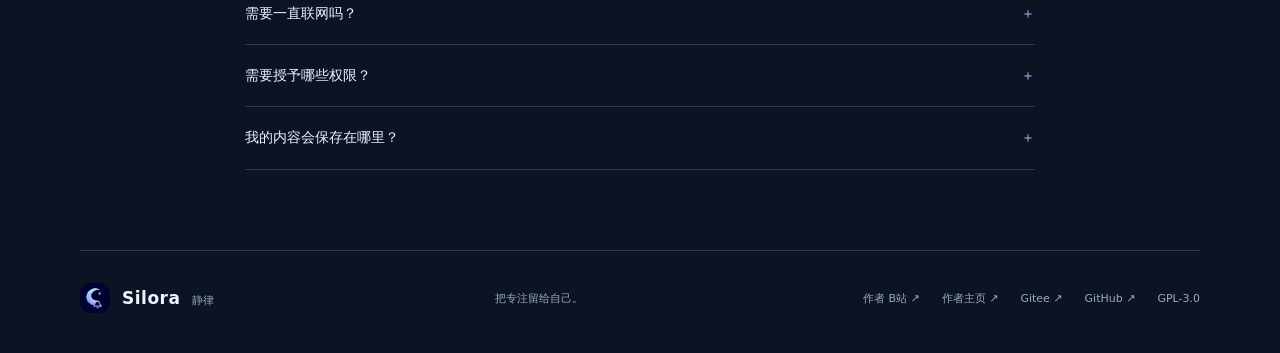
==== commit 01d61ba9: "Publish Silora 1.14.1 update manifest and release notes" ====
--- a/website/index.html
+++ b/website/index.html
@@ -5,6 +5,6 @@
 <section class="features wrap" id="features"><div class="section-heading"><p class="eyebrow">LESS INTERRUPTION, MORE FOCUS</p><h2>生活有节奏，手机也可以。</h2><p>从一句安排，到一周的从容。</p></div><div class="feature-grid"><article><span class="feature-icon">✧</span><h3>说出安排，交给 AI 理解</h3><p>输入文字或上传课表图片，让 DeepSeek 帮你整理时间。先核对方案，再确认保存。</p><span class="detail">文字与图片 · 多轮沟通</span></article><article><span class="feature-icon">▦</span><h3>未来七天，一眼清楚</h3><p>在滚动七日计划表中查看安排，支持课时表与单双周规则，随时编辑、启停。</p><span class="detail">七日视图 · 周期计划</span></article><article><span class="feature-icon">◷</span><h3>确认之后，离线运行</h3><p>已保存的计划由本机定时调度，按安排切换静音、振动与响铃。AI 断网不影响已保存计划。</p><span class="detail">本地存储 · 原生调度</span></article></div></section>
 <section class="schedule wrap" aria-labelledby="schedule-title"><figure><div class="phone"><img id="plans-screen" src="assets/plans-dark.webp" width="660" height="1322" alt="静律七日计划表实机截图，按日期和时间展示课程安排" loading="lazy"></div><figcaption>七日计划表 · 手机实机截图</figcaption></figure><div class="schedule-copy"><p class="eyebrow">YOUR WEEK, AT A GLANCE</p><h2 id="schedule-title">一周的安排，<br>清清楚楚。</h2><p>从今天出发，看见未来七天。<br>课程、会议与专注时段，各在其位。</p><ul><li><strong>时间有刻度</strong><span>按起止时间排列，空闲与忙碌一目了然。</span></li><li><strong>模式有颜色</strong><span>振动、静音与响铃，用不同颜色区分。</span></li><li><strong>调整有余地</strong><span>点开卡片查看详情，编辑或启停你的安排。</span></li></ul><p class="schedule-note">截图为拍摄时的课表展示，具体安排由你设定。</p></div></section>
 <section class="workflow wrap"><div><p class="eyebrow">A LITTLE SETUP. A QUIETER DAY.</p><h2>安排好，然后安心投入。</h2><p>不必在每一堂课、每一场会议前，<br>反复记起那个静音按钮。</p></div><ol><li><span>01</span><div><h3>告诉静律</h3><p>“明天上午 9 点到 11 点，保持静音。”</p></div></li><li><span>02</span><div><h3>确认你的计划</h3><p>核对时间和模式，保存后开始执行。</p></div></li><li><span>03</span><div><h3>回到当下</h3><p>完成系统授权，让静律按计划切换。</p></div></li></ol></section>
-<section class="download wrap" id="download"><div class="download-intro"><img src="assets/logo.png" width="64" height="64" alt="静律月铃 Logo"><p class="eyebrow">MAKE ROOM FOR QUIET</p><h2>给专注，留一点空间。</h2><p>下载 Silora 静律，安排你的下一段安静时光。</p></div><div class="release-info" aria-live="polite"><strong id="release-version">随页版本 v1.14.0</strong><span id="release-status">正在检查最新版本…</span></div><div class="download-links"><a class="button primary" href="https://gitee.com/otreee/Silora/releases"><span>国内源 · Gitee<small>前往 Releases 下载</small></span><b aria-hidden="true">↗</b></a><a class="button secondary" href="https://github.com/YCTS-otree/Silora/releases"><span>国际源 · GitHub<small>前往 Releases 下载</small></span><b aria-hidden="true">↗</b></a></div><p class="download-note">Android 10 及以上 · 请在发布列表选择所需安装包</p><details id="release-details" hidden><summary>本次更新</summary><ul id="release-notes"></ul></details></section>
+<section class="download wrap" id="download"><div class="download-intro"><img src="assets/logo.png" width="64" height="64" alt="静律月铃 Logo"><p class="eyebrow">MAKE ROOM FOR QUIET</p><h2>给专注，留一点空间。</h2><p>下载 Silora 静律，安排你的下一段安静时光。</p></div><div class="release-info" aria-live="polite"><strong id="release-version">随页版本 v1.14.1</strong><span id="release-status">正在检查最新版本…</span></div><div class="download-links"><a class="button primary" href="https://gitee.com/otreee/Silora/releases"><span>国内源 · Gitee<small>前往 Releases 下载</small></span><b aria-hidden="true">↗</b></a><a class="button secondary" href="https://github.com/YCTS-otree/Silora/releases"><span>国际源 · GitHub<small>前往 Releases 下载</small></span><b aria-hidden="true">↗</b></a></div><p class="download-note">Android 10 及以上 · 请在发布列表选择所需安装包</p><details id="release-details" hidden><summary>本次更新</summary><ul id="release-notes"></ul></details></section>
 <section class="faq wrap"><h2>开始之前，了解这些。</h2><details><summary>需要一直联网吗？<span>＋</span></summary><p>已保存的计划在本机离线执行。AI 理解文字和图片需要联网，并配置自己的 DeepSeek API Key；你也可以手动管理计划。</p></details><details><summary>需要授予哪些权限？<span>＋</span></summary><p>按应用指引授予精确闹钟和通知策略访问等权限，并在手机系统中允许后台活动。厂商后台限制和系统休眠可能影响执行；强行停止应用后，需要重新打开。</p></details><details><summary>我的内容会保存在哪里？<span>＋</span></summary><p>计划与设置保存在本机。使用 AI 时，你提交的文字与图片直接发送给 DeepSeek；静律没有自建服务器。API Key 通过 Android Keystore 加密保存。</p></details></section></main>
 <footer class="wrap"><a class="brand" href="#"><img src="assets/logo.png" width="30" height="30" alt=""><span>Silora <small>静律</small></span></a><p>把专注留给自己。</p><div><a href="https://space.bilibili.com/668497683">作者 B站 ↗</a><a href="https://readme.ycts.top">作者主页 ↗</a><a href="https://gitee.com/otreee/Silora">Gitee ↗</a><a href="https://github.com/YCTS-otree/Silora">GitHub ↗</a><a href="https://github.com/YCTS-otree/Silora/blob/main/LICENSE">GPL-3.0</a></div></footer></body></html>
